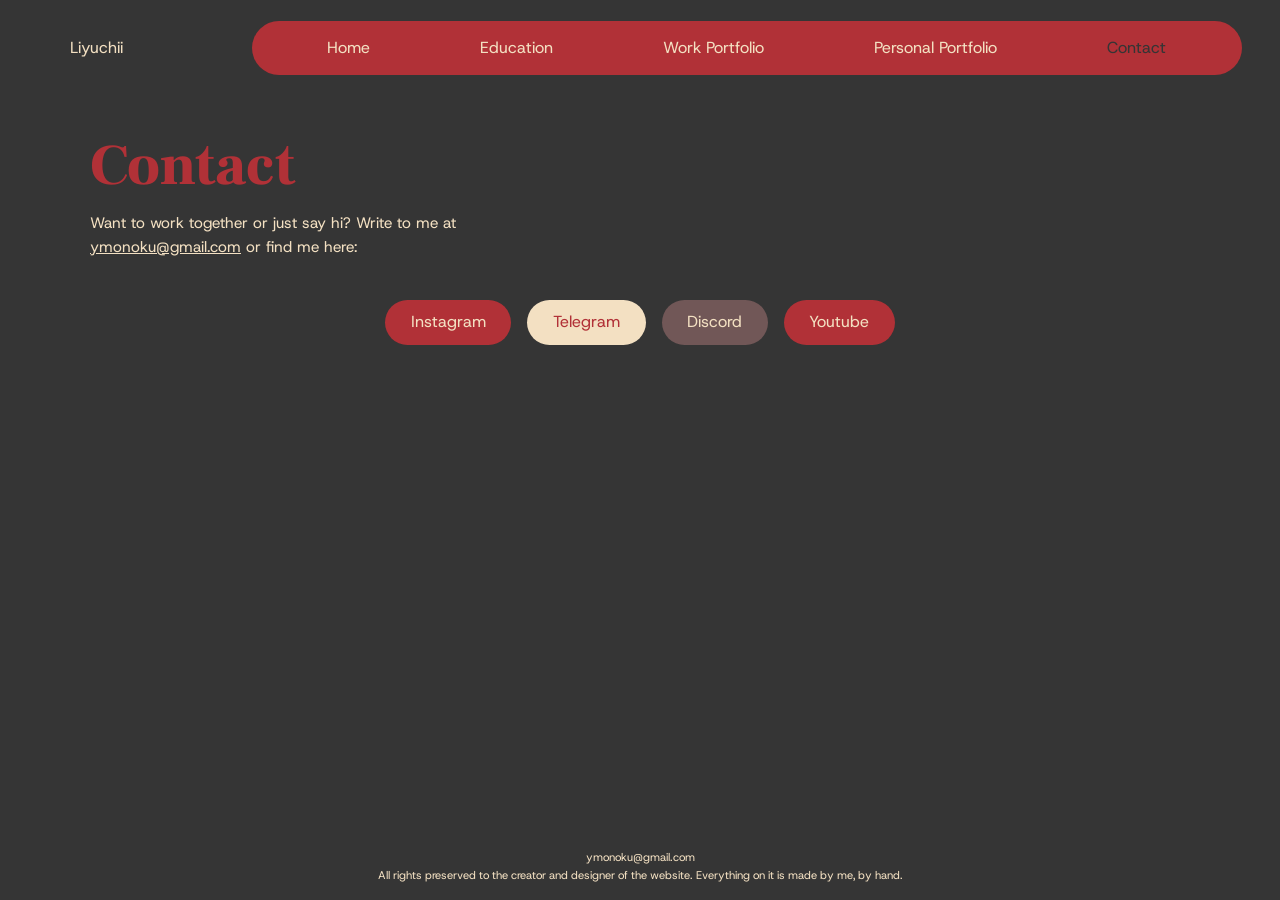
==== contact.html @ ed1173a2 "Add files via upload New website!" ====
<!DOCTYPE html>
<html lang="en">
    <head>
        <meta charset="UTF-8">
        <meta name="viewport" content="width=device-width,initial-scale=1">

        <title>Contact | Liyuchii</title>

        <link rel="icon" type="image/x-icon" href="./images/Red Logo.ico">
        <link rel="preconnect" href="https://fonts.googleapis.com"><link rel="preconnect" href="https://fonts.gstatic.com" crossorigin>
        <link href="https://fonts.googleapis.com/css2?family=Frank+Ruhl+Libre:wght@700;900&family=Host+Grotesk:wght@400;500;600&display=swap" rel="stylesheet">
        <link rel="stylesheet" href="style.css">
    </head>
    <body>
        <header class="site-nav">
            <a class="brand" href="index.html">
                <img src="images/logo.svg" alt="">
                <span>Liyuchii</span>
            </a>
            <nav class="menu" aria-label="Main">
                <a href="index.html">Home</a>
                <a href="education.html">Education</a>
                <a href="work-portfolio.html">Work Portfolio</a>
                <a href="personal-portfolio.html">Personal Portfolio</a>
                <a href="contact.html" aria-current="page">Contact</a>
            </nav>
        </header>

        <main>
            <h1>Contact</h1>
            <p class="lead">Want to work together or just say hi? Write to me at <a href="mailto:ymonoku@gmail.com">ymonoku@gmail.com</a> or find me here:</p>
            <div class="socials">
                <a class="btn" href="#">Instagram</a>
                <a class="btn btn--beige" href="#">Telegram</a>
                <a class="btn btn--mauve" href="#">Discord</a>
                <a class="btn" href="#">Youtube</a>
            </div>
        </main>

        <footer class="site-footer">
            <p>ymonoku@gmail.com<br>All rights preserved to the creator and designer of the website. Everything on it is made by me, by hand.</p></footer>

            <script src="script.js"></script></body></html>
---- style.css ----
:root{--red:#b13137;--beige:#f3e0c2;--mauve:#715757;--bg:#353535;
--serif:'Frank Ruhl Libre',Georgia,serif;--sans:'Host Grotesk',system-ui,sans-serif}
*,*::before,*::after{box-sizing:border-box}
body{margin:0;min-height:100vh;display:flex;flex-direction:column;background:var(--bg);color:var(--beige);font:400 1rem/1.55 var(--sans)}
a{color:inherit}
:focus-visible{outline:2px solid var(--beige);outline-offset:3px}

/* nav */
.site-nav{display:flex;align-items:center;flex-wrap:wrap;gap:1rem 2rem;padding:1.25rem clamp(1rem,3vw,2.5rem)}
.brand{display:flex;align-items:center;gap:2rem;text-decoration:none}
.brand img{height:56px;width:auto}
.menu{display:flex;flex:1;justify-content:space-around;align-items:center;flex-wrap:wrap;gap:.5rem 1.5rem;max-width:990px;margin-left:auto;padding:.9rem 2rem;background:var(--red);border-radius:999px}
.menu a{text-decoration:none;white-space:nowrap;transition:color .2s}
.menu a:hover,.menu a[aria-current=page]{color:var(--bg)}

main{flex:1;width:min(1100px,100% - 2rem);margin-inline:auto;padding:2.5rem 0 4rem}
h1,h2{font-family:var(--serif);font-weight:900;color:var(--red);line-height:1.05;margin:0 0 1rem}
h1{font-size:clamp(2.4rem,5vw,3.6rem)}
h2{font-size:1.9rem}
.btn{display:inline-block;padding:.65rem 1.6rem;border-radius:999px;background:var(--red);color:var(--beige);text-decoration:none;border:0;font:inherit;cursor:pointer;transition:transform .15s ease}
.btn:hover{transform:scale(1.06);background:var(--beige);color:var(--red)}
.btn--beige:hover,
.btn--mauve:hover{background:var(--red);color:var(--beige)}
.btn--beige{background:var(--beige);color:var(--red)}
.btn--mauve{background:var(--mauve)}

/* home */
.hero{display:grid;grid-template-columns:1fr auto;gap:4rem;align-items:center}
.hero>div{max-width:30rem}
.hero p{margin:0 0 1.4rem;font-size:1.35rem;line-height:1.5}
.hero .name b{font-size:1.4em;font-weight:400}
.hero .ul{text-decoration:underline;text-decoration-color:var(--red);text-decoration-thickness:3px;text-underline-offset:.2em}
.hero .btn{display:block;text-align:center;margin-top:1.8rem}
.hero img{width:min(330px,100%);height:auto;transition:transform .4s ease}
.hero img:hover{transform:rotate(5deg)}
.intro{display:grid;grid-template-columns:auto 1fr auto;gap:2rem;align-items:center;margin-top:3.5rem;font-size:.85rem}
.intro img{height:56px;width:auto}
.intro p{margin:0}
.socials{display:flex;flex-wrap:wrap;justify-content:center;gap:1rem;margin:2.5rem 0 3.5rem}

/* accordion */
.acc-head{display:flex;justify-content:space-between;align-items:center;width:100%;margin-top:.8rem;padding:.6rem 1.5rem;border:0;border-radius:999px;background:var(--beige);color:var(--red);font:inherit;text-align:left;cursor:pointer}
.acc-head::after{content:"";width:.55rem;height:.55rem;border:solid var(--red);border-width:0 2px 2px 0;transform:rotate(45deg);transition:transform .25s}
.acc-head[aria-expanded=true]::after{transform:rotate(-135deg)}
.acc-panel{display:grid;grid-template-rows:0fr;transition:grid-template-rows .3s ease}
.acc-panel.open{grid-template-rows:1fr}
.acc-panel>ul{min-height:0;overflow:hidden;display:flex;flex-wrap:wrap;gap:.6rem;margin:0;padding:0 .5rem;list-style:none}
.acc-panel.open>ul{padding:.9rem .5rem .3rem}
.acc-panel li{padding:.4rem 1.3rem;border-radius:999px;background:var(--mauve)}

/* education */
.timeline{margin:2rem 0 0;padding:0 0 0 4.5rem;min-height:62vh;border-left:3px solid var(--beige);list-style:none;font-size:1.25rem}
.timeline li{position:relative;margin-bottom:2rem}
.timeline li::before{content:"";position:absolute;left:-2.3rem;top:.7em;width:7px;height:7px;border-radius:50%;background:var(--red)}
.timeline b{display:block;font-weight:400}
.timeline span{display:block}
.timeline li:first-child{margin-bottom:3.5rem}
.timeline li:first-child::after{content:"";position:absolute;left:-2.3rem;bottom:-1.75rem;width:min(100%,42rem);height:3px;background:var(--red)}

/* portfolios */
.lead{max-width:40ch;font-size:.95rem;margin:0 0 2rem}
.filters{display:grid;grid-auto-flow:column;grid-auto-columns:1fr;gap:.25rem;padding:.3rem;background:var(--red);border-radius:999px}
.filters button{padding:.5rem;border:0;border-radius:999px;background:transparent;color:var(--beige);font:inherit;cursor:pointer;transition:background .2s,color .2s}
.filters button:hover{background:rgba(243,224,194,.2)}
.filters button[aria-pressed=true]{background:var(--beige);color:var(--red)}
.grid{display:grid;grid-template-columns:repeat(auto-fill,minmax(200px,1fr));gap:2.5rem 2rem;margin-top:3rem}
.tile{margin:0;text-align:center;font-size:.9rem}
.tile[hidden]{display:none}
.thumb{aspect-ratio:4/5;border-radius:28px;overflow:hidden;margin-bottom:.7rem;background:var(--red)}
.tile:nth-child(4n+2) .thumb{background:var(--beige)}
.tile:nth-child(4n+3) .thumb{background:var(--mauve)}
.thumb img{width:100%;height:100%;object-fit:cover;display:block}

/* gallery: first <img> in .thumb is the cover, all of them open in the viewer */
.thumb img:not(:first-child){display:none}
.tile.has-images{cursor:pointer}
.tile.has-images .thumb{transition:transform .2s}
.tile.has-images:hover .thumb{transform:translateY(-4px)}
dialog.lightbox{width:100%;height:100%;max-width:none;max-height:none;margin:0;padding:0;border:0;background:rgba(30,30,30,.95);color:var(--beige)}
dialog.lightbox[open]{display:flex;align-items:center;justify-content:center}
.lb-media img,.lb-media video{max-width:min(90vw,1100px);max-height:78vh;object-fit:contain}
.lb-media iframe{width:min(90vw,1000px);aspect-ratio:16/9;max-height:78vh;border:0}
.lb-close,.lb-nav{position:absolute;width:2.8rem;height:2.8rem;border:0;border-radius:50%;background:var(--red);color:var(--beige);font:inherit;font-size:1.5rem;line-height:1;cursor:pointer}
.lb-close{top:1.2rem;right:1.2rem}
.lb-nav{top:50%;transform:translateY(-50%)}
.lb-prev{left:1.2rem}.lb-next{right:1.2rem}
.lightbox.single .lb-nav{display:none}
.lb-info{position:absolute;bottom:1.5rem;left:0;right:0;margin:0;text-align:center}

/* footer with checkerboard */
.site-footer{position:relative;min-height:420px;display:flex;align-items:flex-end;justify-content:center;padding:1rem;text-align:center;font-size:.7rem}
.site-footer::before{content:"";position:absolute;inset:0;
  background:url(images/checkers.png) center bottom/min(1333px,100%) auto no-repeat;
  filter:brightness(.8);
  -webkit-mask-image:radial-gradient(ellipse 35% 95% at 50% 100%,rgba(0,0,0,.7),rgba(0,0,0,.3) 55%,transparent);
  mask-image:radial-gradient(ellipse 35% 95% at 50% 100%,rgba(0,0,0,.7),rgba(0,0,0,.3) 55%,transparent)}
.site-footer p{position:relative;margin:0}

@media(max-width:800px){
.hero{grid-template-columns:1fr;gap:2rem}.hero img{justify-self:center;order:-1}
.menu{max-width:none;border-radius:24px;padding:.8rem 1.2rem}
.intro{grid-template-columns:1fr}.intro img{display:none}
.filters{grid-auto-flow:row;grid-template-columns:1fr 1fr;border-radius:24px}
.lb-media img,.lb-media video{max-width:calc(100% - 2rem)}
.lb-media iframe{width:calc(100% - 2rem)}
.lb-nav{top:auto;bottom:1.2rem;transform:none}
.lb-prev{left:1.5rem}.lb-next{right:1.5rem}
.lb-info{bottom:1.5rem;padding:0 5rem}
}
.lb-media{display:flex;align-items:center;justify-content:center;max-width:100%;max-height:100%}
.lb-media img,.lb-media video{max-width:min(90vw,1100px);max-height:78vh;width:auto;height:auto;object-fit:contain}
.lb-media iframe{width:min(90vw,1000px);aspect-ratio:16/9;max-height:78vh;border:0}
dialog.lightbox{overflow:hidden}
body:has(dialog.lightbox[open]){overflow:hidden}

@media(prefers-reduced-motion:reduce){
  *{transition:none!important}
}

@media (prefers-reduced-motion:no-preference){
  @view-transition{navigation:auto}
  .site-nav{view-transition-name:nav}
  main{view-transition-name:content}
  ::view-transition-old(content){animation:.2s ease both page-out}
  ::view-transition-new(content){animation:.35s ease both page-in}
}
@keyframes page-out{to{opacity:0}}
@keyframes page-in{from{opacity:0;transform:translateY(14px)}}
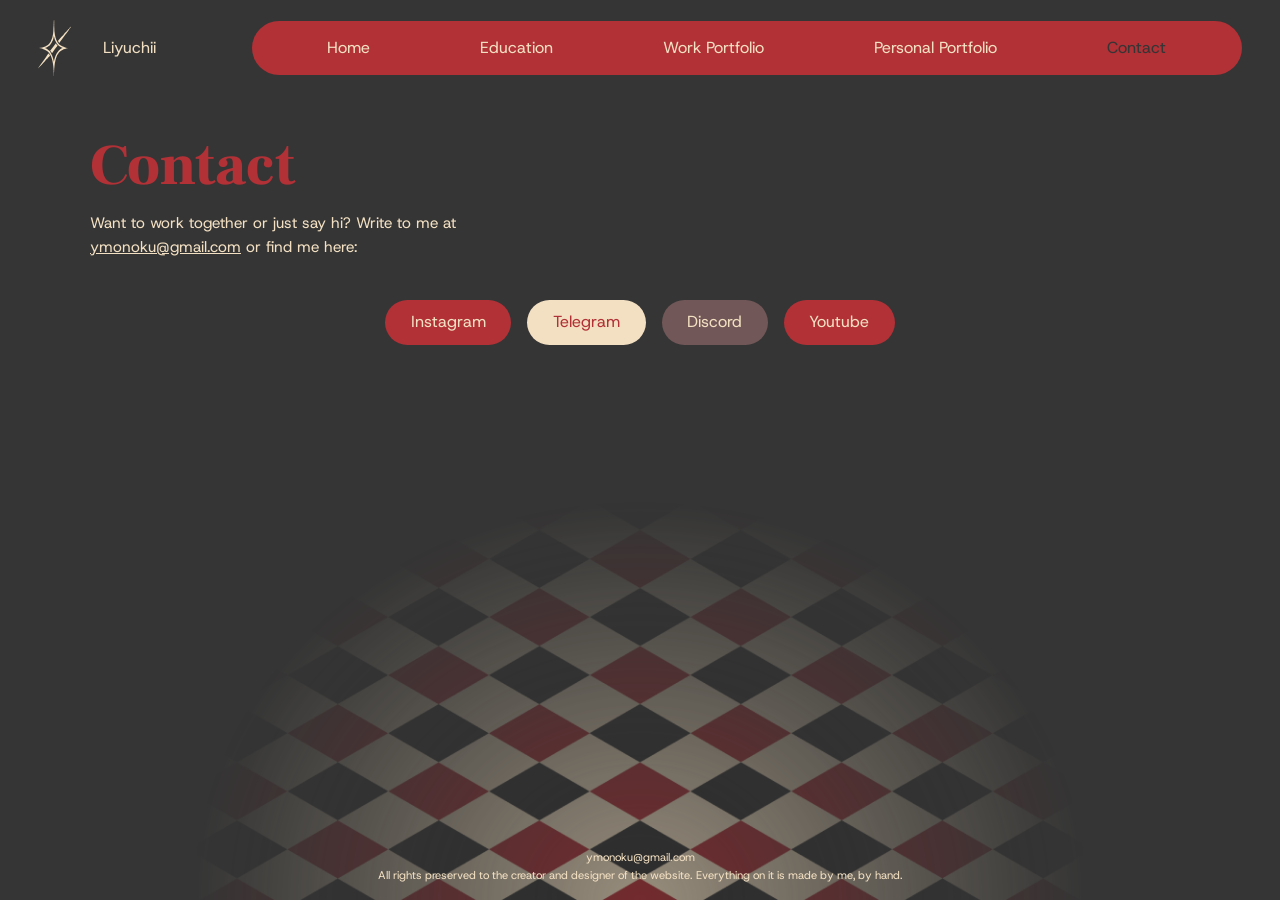
==== commit c7bbe6ac: "Update contact.html" ====
--- a/contact.html
+++ b/contact.html
@@ -14,7 +14,7 @@
     <body>
         <header class="site-nav">
             <a class="brand" href="index.html">
-                <img src="images/logo.svg" alt="">
+                <img src="images/Logo.svg" alt="">
                 <span>Liyuchii</span>
             </a>
             <nav class="menu" aria-label="Main">
@@ -40,4 +40,4 @@
         <footer class="site-footer">
             <p>ymonoku@gmail.com<br>All rights preserved to the creator and designer of the website. Everything on it is made by me, by hand.</p></footer>
 
-            <script src="script.js"></script></body></html>+            <script src="script.js"></script></body></html>
--- a/style.css
+++ b/style.css
@@ -125,4 +125,19 @@
   ::view-transition-new(content){animation:.35s ease both page-in}
 }
 @keyframes page-out{to{opacity:0}}
-@keyframes page-in{from{opacity:0;transform:translateY(14px)}}+@keyframes page-in{from{opacity:0;transform:translateY(14px)}}
+
+/* mobile fixes: keep this block at the very end of the file */
+.lb-info{pointer-events:none}
+.lb-close,.lb-nav{touch-action:manipulation;-webkit-tap-highlight-color:transparent}
+@media(max-width:800px){
+  .hero img{width:min(190px,50vw)}
+  .site-nav{gap:.8rem 1.2rem}
+  .menu{flex:1 1 100%;margin-left:0;justify-content:center;gap:.4rem 1.2rem;font-size:.95rem;padding:.7rem 1rem}
+  .timeline{padding-left:2.5rem;font-size:1.05rem}
+  .timeline li::before,.timeline li:first-child::after{left:-1.3rem}
+  .lb-nav{width:3rem;height:3rem;top:auto;bottom:1.2rem;transform:none}
+  .lb-close{width:3rem;height:3rem}
+  .lb-info{bottom:5rem;padding:0 1.5rem}
+  .lb-media img,.lb-media video{max-height:65vh}
+}
